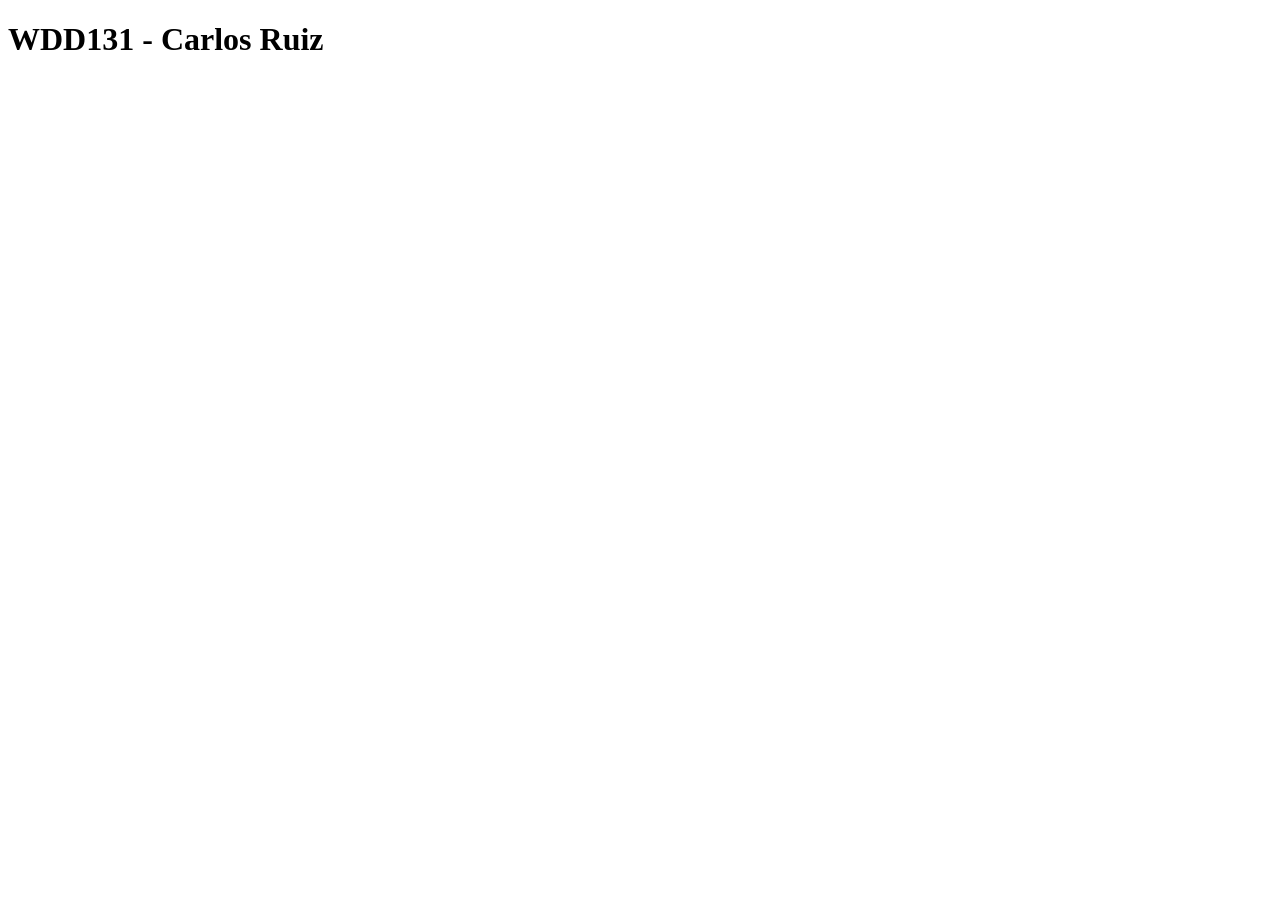
==== index.html @ a5e16ae6 "First commit" ====
<!DOCTYPE html>
<html lang="en">
<head>
    <meta charset="UTF-8">
    <meta name="viewport" content="width=device-width, initial-scale=1.0">
    <title>WDD 131</title>
</head>
<body>
    <H1>WDD131 - Carlos Ruiz</H1>
</body>
</html>
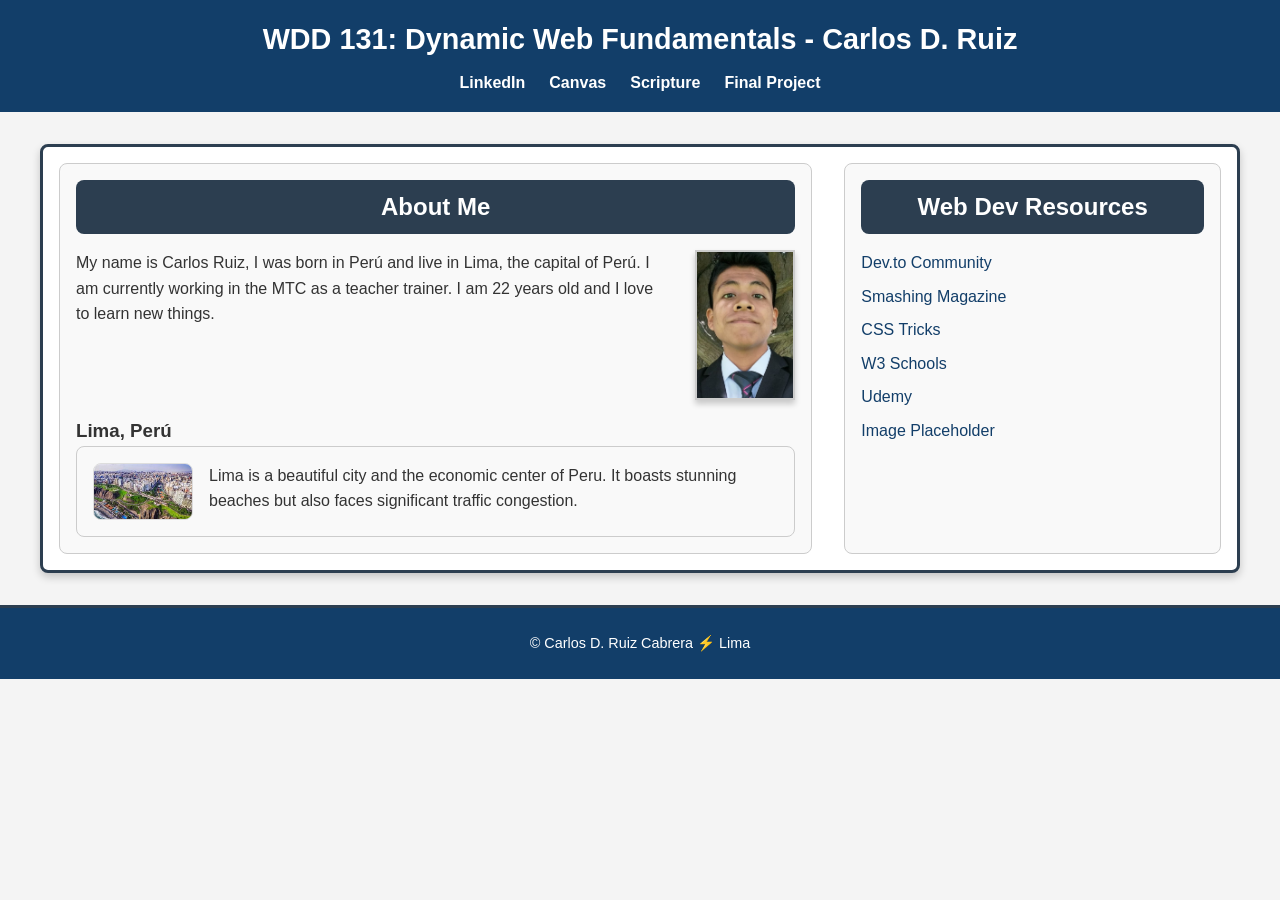
==== commit 0f2ecbf2: "7" ====
--- a/index.html
+++ b/index.html
@@ -3,9 +3,53 @@
 <head>
     <meta charset="UTF-8">
     <meta name="viewport" content="width=device-width, initial-scale=1.0">
-    <title>WDD 131</title>
+    <meta name="author" content="Carlos Ruiz">
+    <meta name="description" content="This page provides a description of myself, giving relevant information about me.">
+    <title>WDD131: Dynamic Web Fundamentals - Carlos D. Ruiz</title>
+    <link rel="stylesheet" href="week01/styles/layout.css">
 </head>
 <body>
-    <H1>WDD131 - Carlos Ruiz</H1>
+   <header>
+       <h1>WDD 131: Dynamic Web Fundamentals - Carlos D. Ruiz</h1>
+       <nav>
+           <ul>
+               <li><a href="https://www.linkedin.com/in/carlos-daniel-ruiz-cabrera-4701822b0/" target="_blank">LinkedIn</a></li>
+               <li><a href="https://byupw.instructure.com/" target="_blank">Canvas</a></li>
+               <li><a href="https://www.churchofjesuschrist.org/study/scriptures/dc-testament/dc/1?lang=eng&id=p23#p23" target="_blank">Scripture</a></li>
+               <li><a href="#" target="_blank">Final Project</a></li>
+           </ul>
+       </nav>
+   </header>
+   <main>
+       <section class="about">
+           <h2>About Me</h2>
+           <div class="about-content">
+               <p>My name is Carlos Ruiz, I was born in Perú and live in Lima, the capital of Perú. I am currently working in the MTC as a teacher trainer. I am 22 years old and I love to learn new things.</p>
+               <img src="week01/styles/images/profile.jpg" alt="Carlos D. Ruiz">
+           </div>
+           <h3>Lima, Perú</h3>
+           <div class="location-content">
+               <img src="week01/styles/images/lima.jpg" alt="Image of Lima">
+               <p>Lima is a beautiful city and the economic center of Peru. It boasts stunning beaches but also faces significant traffic congestion.</p>
+           </div>
+       </section>
+       <section class="resources">
+           <h2>Web Dev Resources</h2>
+           <ul>
+               <li><a href="https://dev.to" target="_blank" rel="noopener">Dev.to Community</a></li>
+               <li><a href="https://www.smashingmagazine.com/" target="_blank" rel="noopener">Smashing Magazine</a></li>
+               <li><a href="https://css-tricks.com" target="_blank" rel="noopener">CSS Tricks</a></li>
+               <li><a href="https://www.w3schools.com" target="_blank" rel="noopener">W3 Schools</a></li>
+               <li><a href="https://www.udemy.com" target="_blank" rel="noopener">Udemy</a></li>
+               <li><a href="https://placeholder.com/" target="_blank" rel="noopener">Image Placeholder</a></li>
+           </ul>
+       </section>
+   </main>
+   <footer>
+       <p>&copy; <span id="currentyear"></span> Carlos D. Ruiz Cabrera ⚡ Lima</p>
+       <p id="lastModified"></p>
+   </footer>
+
+   <script src="styles/script.js"></script>
 </body>
-</html>+</html>
--- a/week01/styles/layout.css
+++ b/week01/styles/layout.css
@@ -0,0 +1,164 @@
+/* Reset */
+* {
+    margin: 0;
+    padding: 0;
+    box-sizing: border-box;
+}
+
+/* Body styling */
+body {
+    font-family: Arial, sans-serif;
+    line-height: 1.6;
+    background-color: #f4f4f4;
+    color: #333;
+}
+
+/* Header */
+header {
+    background-color: #123e69;
+    color: white;
+    padding: 1rem;
+    text-align: center;
+}
+
+header h1 {
+    font-size: 1.8rem;
+    margin-bottom: 0.5rem;
+}
+
+header h1 span {
+    color: yellow;
+}
+
+nav ul {
+    list-style: none;
+    padding: 0;
+    display: flex;
+    justify-content: center;
+    gap: 1.5rem;
+}
+
+nav ul li a {
+    color: white;
+    text-decoration: none;
+    font-weight: bold;
+}
+
+nav ul li a:hover {
+    text-decoration: underline;
+}
+
+/* Main Section */
+main {
+    max-width: 1200px;
+    margin: 2rem auto;
+    padding: 1rem;
+    display: grid;
+    grid-template-columns: 2fr 1fr;
+    gap: 2rem;
+    background-color: white;
+    border-radius: 8px;
+    border: 3px solid #2c3e50;
+    box-shadow: 0 4px 8px rgba(0, 0, 0, 0.2);
+}
+
+/* About Section */
+.about {
+    padding: 1rem;
+    border: 1px solid #ccc;
+    border-radius: 8px;
+    background-color: #f9f9f9;
+}
+
+.about h2 {
+    background-color: #2c3e50;
+    color: white;
+    padding: 0.5rem;
+    border-radius: 8px;
+    text-align: center;
+    margin-bottom: 1rem;
+}
+
+.about-content {
+    display: flex;
+    gap: 1rem;
+    margin-bottom: 1rem;
+}
+
+.about-content img {
+    width: 100px;
+    height: auto;
+    border: 2px solid #ccc;
+    box-shadow: 0 4px 6px rgba(0, 0, 0, 0.2);
+    margin-left: 20px;
+}
+
+.location-content {
+    display: flex;
+    gap: 1rem;
+    padding: 1rem;
+    border: 1px solid #ccc;
+    border-radius: 8px;
+    background-color: #f9f9f9;
+}
+
+.location-content img {
+    width: 100px;
+    height: auto;
+    border: 1px solid #ddd;
+    border-radius: 8px;
+}
+
+/* Resources Section */
+.resources {
+    padding: 1rem;
+    border: 1px solid #ccc;
+    border-radius: 8px;
+    background-color: #f9f9f9;
+}
+
+.resources h2 {
+    background-color: #2c3e50;
+    color: white;
+    padding: 0.5rem;
+    border-radius: 8px;
+    text-align: center;
+    margin-bottom: 1rem;
+}
+
+.resources ul {
+    list-style: none;
+    padding: 0;
+}
+
+.resources ul li {
+    margin-bottom: 0.5rem;
+}
+
+.resources ul li a {
+    text-decoration: none;
+    color: #123e69;
+}
+
+.resources ul li a:hover {
+    text-decoration: underline;
+}
+
+/* Footer */
+footer {
+    background-color: #123e69;
+    color: white;
+    text-align: center;
+    padding: 1rem;
+    margin-top: 2rem;
+    font-size: 0.9rem;
+    border-top: 3px solid #2c3e50;
+}
+
+footer p {
+    margin: 0.5rem 0;
+}
+
+footer span {
+    font-weight: bold;
+}
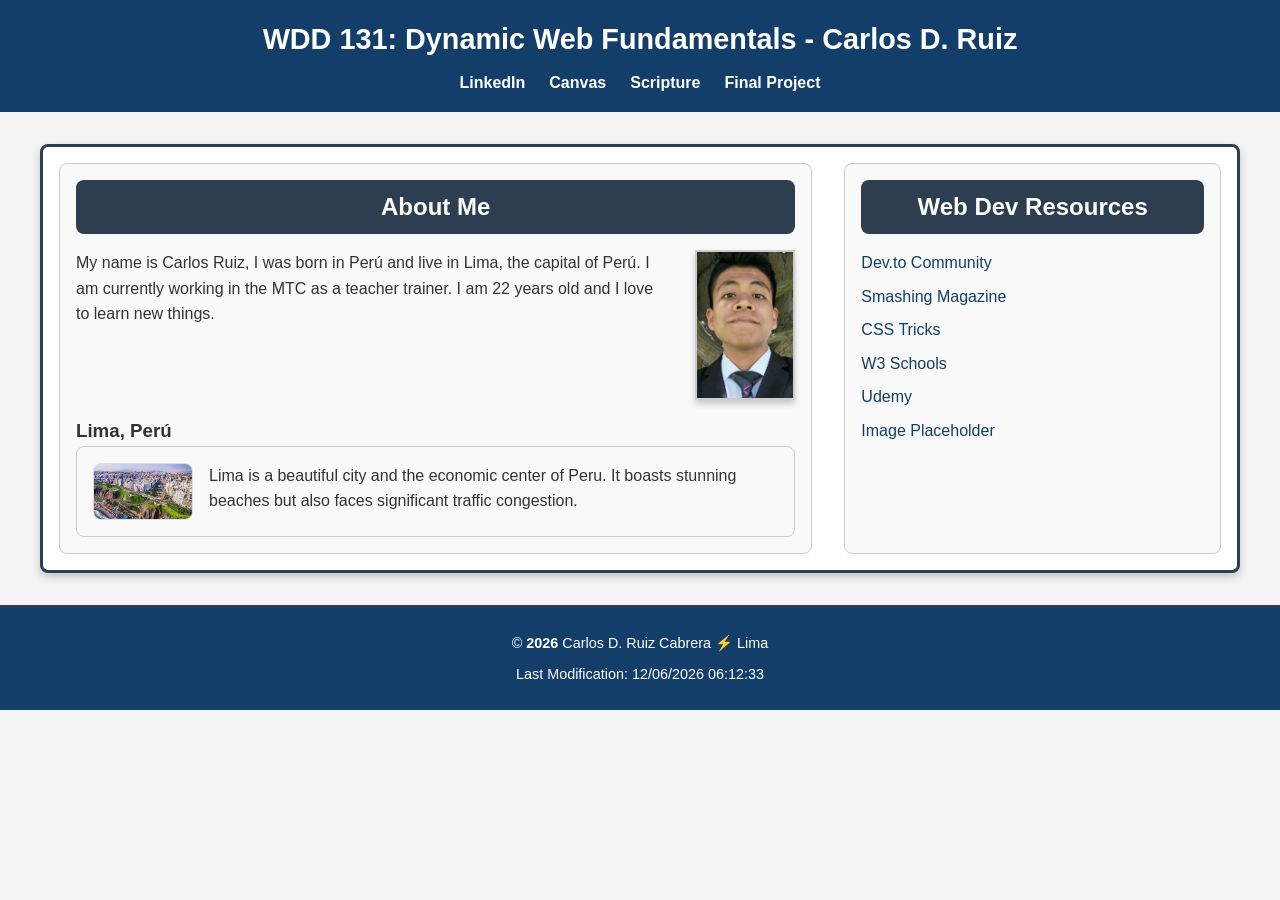
==== commit 81e6cb9b: "8" ====
--- a/index.html
+++ b/index.html
@@ -50,6 +50,6 @@
        <p id="lastModified"></p>
    </footer>
 
-   <script src="styles/script.js"></script>
+   <script src="week01/styles/script.js"></script>
 </body>
 </html>
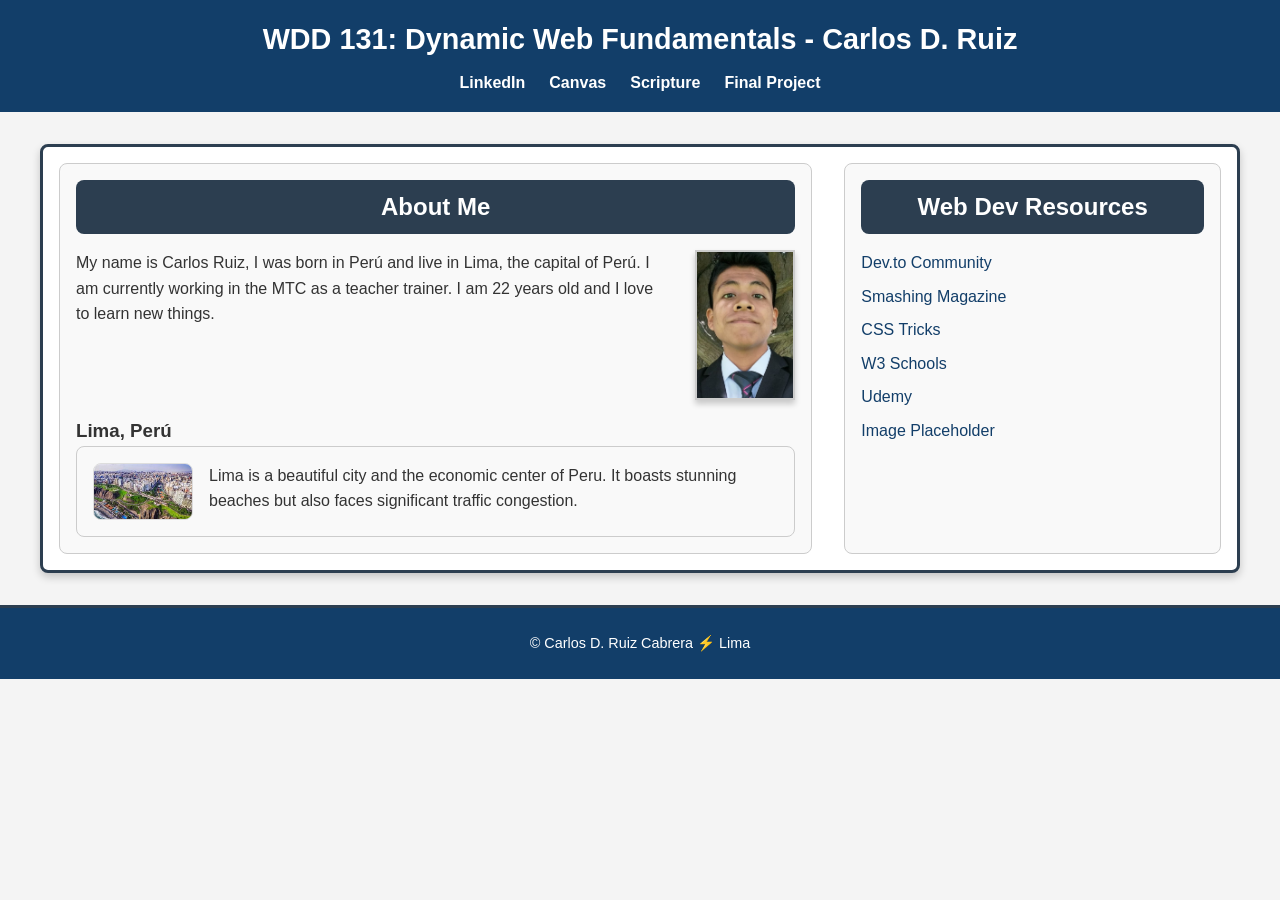
==== commit bf94e19f: "910" ====
--- a/index.html
+++ b/index.html
@@ -50,6 +50,6 @@
        <p id="lastModified"></p>
    </footer>
 
-   <script src="week01/styles/script.js"></script>
+   <script src="week01/styles/"></script>
 </body>
 </html>
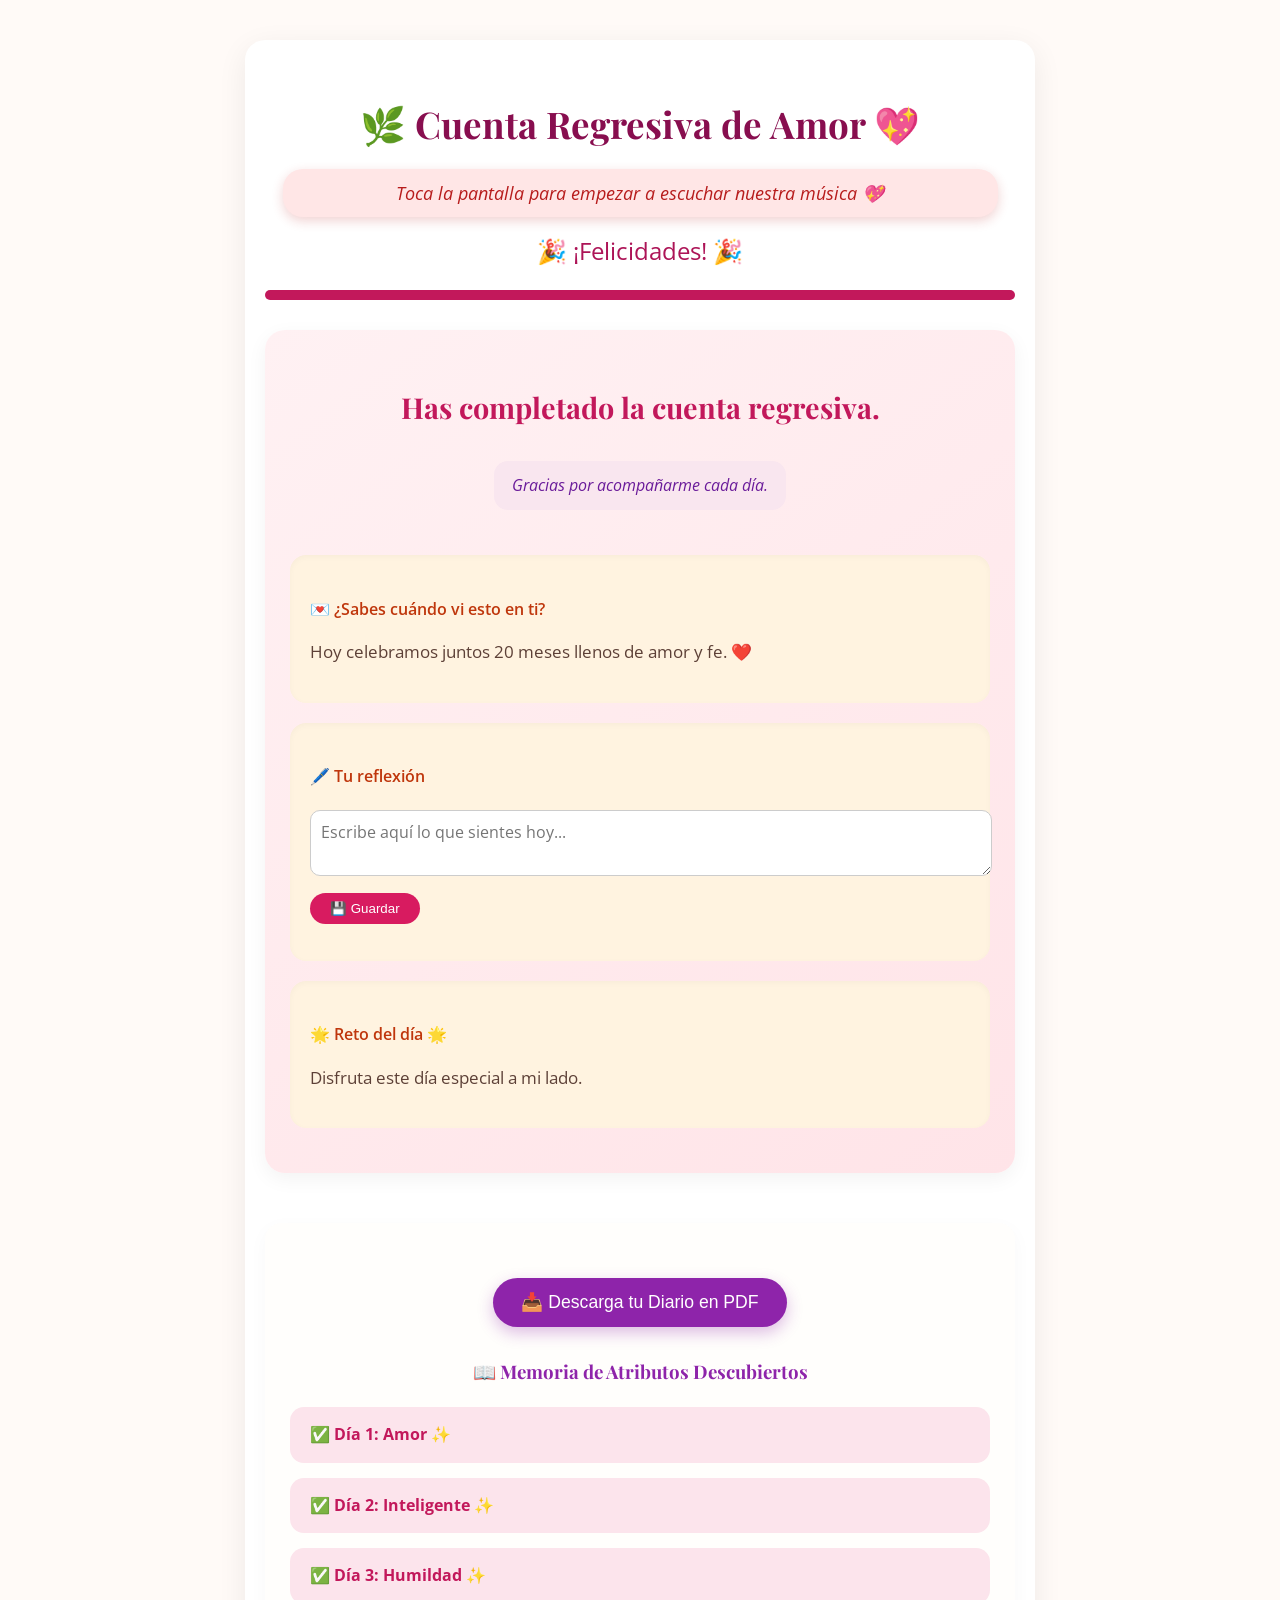
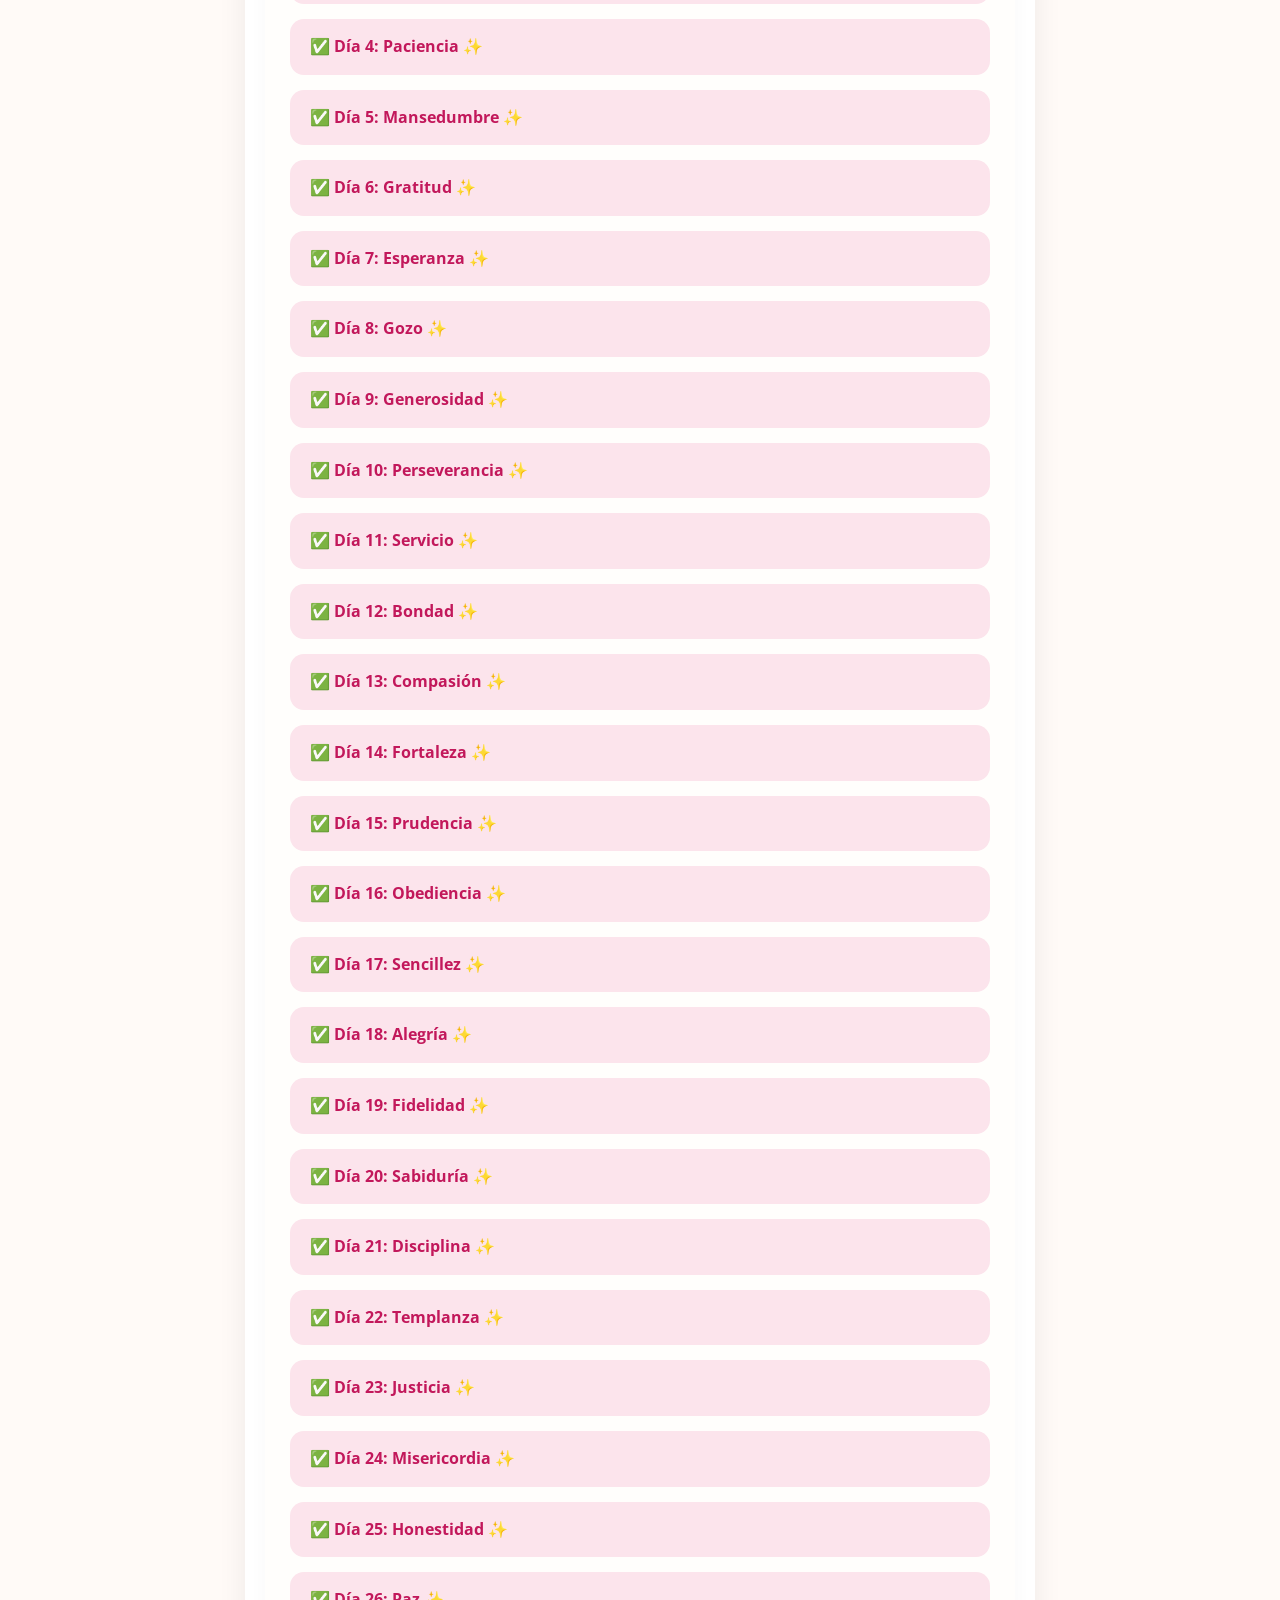
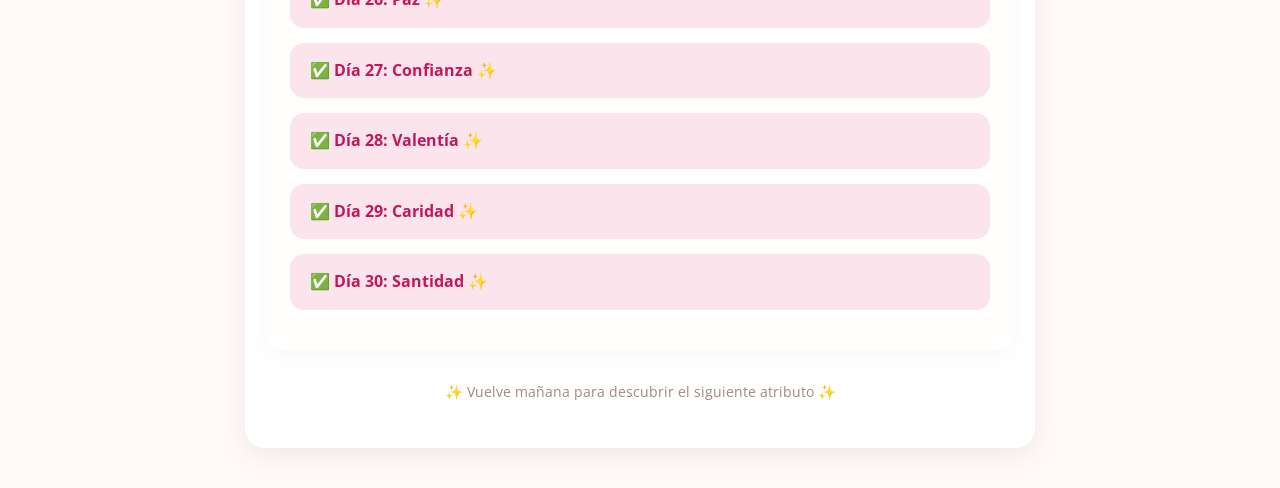
==== commit 92c6f68d: "dasln" ====
--- a/index.html
+++ b/index.html
@@ -1,55 +1,82 @@
 <!DOCTYPE html>
-<html lang="en">
+<html lang="es">
 <head>
-    <meta charset="UTF-8">
-    <meta name="viewport" content="width=device-width, initial-scale=1.0">
-    <meta name="author" content="Carlos Ruiz">
-    <meta name="description" content="This page provides a description of myself, giving relevant information about me.">
-    <title>WDD131: Dynamic Web Fundamentals - Carlos D. Ruiz</title>
-    <link rel="stylesheet" href="week01/styles/layout.css">
+  <meta charset="UTF-8" />
+  <meta name="viewport" content="width=device-width, initial-scale=1.0" />
+  <title>Cuenta Regresiva 19-20 Meses 💖</title>
+  <link rel="stylesheet" href="style.css" />
+  <script src="https://cdnjs.cloudflare.com/ajax/libs/html2canvas/1.4.1/html2canvas.min.js"></script>
+  <script src="https://cdnjs.cloudflare.com/ajax/libs/jspdf/2.5.1/jspdf.umd.min.js"></script>
 </head>
 <body>
-   <header>
-       <h1>WDD 131: Dynamic Web Fundamentals - Carlos D. Ruiz</h1>
-       <nav>
-           <ul>
-               <li><a href="https://www.linkedin.com/in/carlos-daniel-ruiz-cabrera-4701822b0/" target="_blank">LinkedIn</a></li>
-               <li><a href="https://byupw.instructure.com/" target="_blank">Canvas</a></li>
-               <li><a href="https://www.churchofjesuschrist.org/study/scriptures/dc-testament/dc/1?lang=eng&id=p23#p23" target="_blank">Scripture</a></li>
-               <li><a href="#" target="_blank">Final Project</a></li>
-           </ul>
-       </nav>
-   </header>
-   <main>
-       <section class="about">
-           <h2>About Me</h2>
-           <div class="about-content">
-               <p>My name is Carlos Ruiz, I was born in Perú and live in Lima, the capital of Perú. I am currently working in the MTC as a teacher trainer. I am 22 years old and I love to learn new things.</p>
-               <img src="week01/styles/images/profile.jpg" alt="Carlos D. Ruiz">
-           </div>
-           <h3>Lima, Perú</h3>
-           <div class="location-content">
-               <img src="week01/styles/images/lima.jpg" alt="Image of Lima">
-               <p>Lima is a beautiful city and the economic center of Peru. It boasts stunning beaches but also faces significant traffic congestion.</p>
-           </div>
-       </section>
-       <section class="resources">
-           <h2>Web Dev Resources</h2>
-           <ul>
-               <li><a href="https://dev.to" target="_blank" rel="noopener">Dev.to Community</a></li>
-               <li><a href="https://www.smashingmagazine.com/" target="_blank" rel="noopener">Smashing Magazine</a></li>
-               <li><a href="https://css-tricks.com" target="_blank" rel="noopener">CSS Tricks</a></li>
-               <li><a href="https://www.w3schools.com" target="_blank" rel="noopener">W3 Schools</a></li>
-               <li><a href="https://www.udemy.com" target="_blank" rel="noopener">Udemy</a></li>
-               <li><a href="https://placeholder.com/" target="_blank" rel="noopener">Image Placeholder</a></li>
-           </ul>
-       </section>
-   </main>
-   <footer>
-       <p>&copy; <span id="currentyear"></span> Carlos D. Ruiz Cabrera ⚡ Lima</p>
-       <p id="lastModified"></p>
-   </footer>
+  <div class="container">
+    <header>
+  <h1>🌿 Cuenta Regresiva de Amor 💖</h1>
+  
+  <p id="mensaje-audio" style="text-align: center; color: #b71c1c; font-style: italic;">
+    Toca la pantalla para empezar a escuchar nuestra música 💖
+  </p>
+  
+  <h2 id="dia-numero"></h2>
+  
+  <div class="progress-bar">
+    <div id="progress-fill"></div>
+  </div>
+</header>
 
-   <script src="week01/styles/"></script>
+
+    <section class="descubre">
+      <button id="descubrir-btn">✨ Descubre el atributo del día ✨</button>
+    </section>
+
+    <section class="card oculto" id="tarjeta">
+      <h3 class="atributo" id="atributo"></h3>
+      <p class="frase" id="frase"></p>
+
+      <div class="foto-container">
+        <img id="foto" src="" alt="Foto de nosotros">
+      </div>
+
+      <section class="recuerdo">
+        <h4>💌 ¿Sabes cuándo vi esto en ti?</h4>
+        <p class="texto-personal" id="recuerdo"></p>
+      </section>
+
+      <section class="reflexion">
+        <h4>🖊️ Tu reflexión</h4>
+        <textarea id="reflexion-text" placeholder="Escribe aquí lo que sientes hoy..."></textarea>
+        <button id="guardar-reflexion">💾 Guardar</button>
+        <p id="mensaje-guardado"></p>
+      </section>
+
+      <section class="reto">
+        <h4>🌟 Reto del día 🌟</h4>
+        <p id="reto"></p>
+      </section>
+    </section>
+
+    <section class="memoria" id="memoria">
+      <button id="descargar-pdf" class="boton-descarga oculto">📥 Descarga tu Diario en PDF</button>
+      <h3>📖 Memoria de Atributos Descubiertos</h3>
+      <div id="memoria-lista"></div>
+    </section>
+
+    <footer>
+      <p>✨ Vuelve mañana para descubrir el siguiente atributo ✨</p>
+    </footer>
+  </div>
+
+  <!-- Modal de Foto -->
+  <div id="modal" class="modal">
+    <span class="close">&times;</span>
+    <img class="modal-content" id="modal-img">
+  </div>
+
+  <audio id="audio-fondo" loop>
+    <source src="teamo.mp3" type="audio/mpeg">
+    Tu navegador no soporta el audio.
+  </audio>
+
+  <script src="script.js"></script>
 </body>
 </html>
--- a/style.css
+++ b/style.css
@@ -0,0 +1,335 @@
+@import url('https://fonts.googleapis.com/css2?family=Playfair+Display:wght@400;700&family=Open+Sans:wght@400;600&display=swap');
+
+body {
+  margin: 0;
+  padding: 0;
+  font-family: 'Open Sans', sans-serif;
+  background: #fffaf7;
+  color: #4a4a4a;
+  line-height: 1.6;
+}
+
+.container {
+  max-width: 750px;
+  margin: 40px auto;
+  background: #ffffff;
+  border-radius: 20px;
+  padding: 30px 20px;
+  box-shadow: 0 8px 30px rgba(0,0,0,0.07);
+}
+
+header h1 {
+  text-align: center;
+  font-family: 'Playfair Display', serif;
+  font-size: 2.3em;
+  color: #880e4f;
+  margin-bottom: 8px;
+}
+
+header h2 {
+  text-align: center;
+  color: #ad1457;
+  font-weight: 400;
+  margin-top: 0;
+}
+
+.progress-bar {
+  width: 100%;
+  height: 10px;
+  background-color: #f8bbd0;
+  border-radius: 5px;
+  margin: 15px 0;
+  overflow: hidden;
+}
+
+#progress-fill {
+  height: 100%;
+  width: 0%;
+  background-color: #c2185b;
+  transition: width 0.8s ease;
+}
+
+.descubre {
+  text-align: center;
+  margin: 30px 0;
+}
+
+#descubrir-btn {
+  padding: 14px 32px;
+  background-color: #d81b60;
+  color: white;
+  font-size: 1.1em;
+  border: none;
+  border-radius: 30px;
+  cursor: pointer;
+  transition: background-color 0.3s, transform 0.2s;
+  box-shadow: 0 6px 16px rgba(216, 27, 96, 0.3);
+}
+
+#descubrir-btn:hover {
+  background-color: #c2185b;
+  transform: scale(1.03);
+}
+
+.card {
+  background: linear-gradient(145deg, #fff1f3 0%, #ffe4e8 100%);
+  border-radius: 20px;
+  padding: 25px;
+  margin-top: 20px;
+  box-shadow: 0 6px 20px rgba(0,0,0,0.05);
+  text-align: center;
+  animation: fadeIn 0.5s ease;
+}
+
+.oculto {
+  display: none;
+}
+
+.atributo {
+  font-family: 'Playfair Display', serif;
+  font-size: 1.8em;
+  color: #c2185b;
+  margin-bottom: 15px;
+}
+
+.frase {
+  font-style: italic;
+  color: #6a1b9a;
+  margin-bottom: 20px;
+  background-color: #f9e6ef;
+  padding: 12px 18px;
+  border-radius: 14px;
+  display: inline-block;
+}
+
+.foto-container {
+  margin: 25px 0;
+  cursor: pointer;
+}
+
+.foto-container img {
+  width: 100%;
+  max-width: 320px;
+  border-radius: 16px;
+  box-shadow: 0 6px 18px rgba(0,0,0,0.15);
+  border: 4px solid #fce4ec;
+  transition: transform 0.3s;
+}
+
+.foto-container img:hover {
+  transform: scale(1.02);
+}
+
+.recuerdo, .reto, .reflexion {
+  background-color: #fff3e0;
+  border-radius: 16px;
+  padding: 20px;
+  margin: 20px 0;
+  text-align: left;
+  box-shadow: inset 0 2px 6px rgba(0,0,0,0.03);
+}
+
+.recuerdo h4, .reto h4, .reflexion h4 {
+  color: #bf360c;
+  margin-bottom: 10px;
+  font-weight: 600;
+}
+
+.texto-personal, .reto p, .reflexion p {
+  font-size: 1.05em;
+  color: #5d4037;
+}
+
+.reflexion textarea {
+  width: 100%;
+  padding: 10px;
+  border-radius: 10px;
+  border: 1px solid #ccc;
+  margin-top: 10px;
+  font-family: inherit;
+  font-size: 1em;
+  resize: vertical;
+}
+
+.reflexion button {
+  margin-top: 10px;
+  padding: 8px 20px;
+  background-color: #d81b60;
+  color: white;
+  border: none;
+  border-radius: 20px;
+  cursor: pointer;
+  transition: background-color 0.3s;
+}
+
+.reflexion button:hover {
+  background-color: #c2185b;
+}
+
+footer {
+  text-align: center;
+  margin-top: 30px;
+  color: #a1887f;
+  font-size: 0.9em;
+}
+
+/* Memoria */
+.memoria {
+  margin-top: 50px;
+  background-color: #fffefc;
+  padding: 25px;
+  border-radius: 16px;
+  box-shadow: 0 6px 20px rgba(0,0,0,0.03);
+}
+
+.memoria h3 {
+  text-align: center;
+  font-family: 'Playfair Display', serif;
+  color: #8e24aa;
+  margin-bottom: 20px;
+}
+
+.memoria-item {
+  background-color: #fce4ec;
+  border-radius: 14px;
+  padding: 15px 20px;
+  margin-bottom: 15px;
+  cursor: pointer;
+  transition: background-color 0.3s;
+}
+
+.memoria-item:hover {
+  background-color: #f8bbd0;
+}
+
+.memoria-titulo {
+  font-weight: bold;
+  color: #c2185b;
+  margin: 0;
+}
+
+.memoria-detalle {
+  display: none;
+  margin-top: 12px;
+  background-color: #fff;
+  border-radius: 12px;
+  padding: 15px;
+  box-shadow: inset 0 2px 6px rgba(0,0,0,0.03);
+  text-align: left;
+}
+
+.memoria-detalle p {
+  margin: 8px 0;
+  color: #5d4037;
+}
+
+.memoria-detalle img {
+  width: 100%;
+  max-width: 250px;
+  border-radius: 12px;
+  margin-top: 10px;
+  box-shadow: 0 4px 12px rgba(0,0,0,0.1);
+}
+
+/* Modal */
+.modal {
+  display: none;
+  position: fixed;
+  z-index: 999;
+  padding-top: 60px;
+  left: 0; top: 0;
+  width: 100%; height: 100%;
+  background-color: rgba(0,0,0,0.8);
+  overflow: auto;
+  animation: fadeIn 0.5s;
+}
+
+.modal-content {
+  display: block;
+  margin: auto;
+  max-width: 90%;
+  max-height: 80%;
+  border-radius: 12px;
+  box-shadow: 0 8px 30px rgba(0,0,0,0.5);
+}
+
+.close {
+  position: absolute;
+  top: 30px;
+  right: 50px;
+  color: #fff;
+  font-size: 40px;
+  cursor: pointer;
+}
+
+.close:hover {
+  color: #f8bbd0;
+}
+
+@keyframes fadeIn {
+  from { opacity: 0; }
+  to { opacity: 1; }
+}
+.boton-descarga {
+  display: block;
+  margin: 30px auto;
+  padding: 14px 28px;
+  background-color: #8e24aa;
+  color: white;
+  font-size: 1.1em;
+  border: none;
+  border-radius: 30px;
+  cursor: pointer;
+  transition: background-color 0.3s;
+  box-shadow: 0 6px 16px rgba(142, 36, 170, 0.3);
+}
+
+.boton-descarga:hover {
+  background-color: #6a1b9a;
+}
+
+.oculto {
+  display: none;
+}
+#toggle-music {
+  margin: 20px auto;
+  display: block;
+  padding: 10px 20px;
+  background-color: #d81b60;
+  color: white;
+  border: none;
+  border-radius: 20px;
+  cursor: pointer;
+  transition: background-color 0.3s;
+}
+
+#toggle-music:hover {
+  background-color: #c2185b;
+}
+.music-btn {
+  display: block;
+  margin: 20px auto;
+  padding: 12px 28px;
+  background-color: #d81b60;
+  color: white;
+  font-size: 1.1em;
+  border: none;
+  border-radius: 30px;
+  cursor: pointer;
+  transition: background-color 0.3s, transform 0.2s;
+  box-shadow: 0 6px 16px rgba(216, 27, 96, 0.3);
+}
+
+#mensaje-audio {
+  text-align: center;
+  color: #b71c1c;
+  font-style: italic;
+  font-size: 1.1em;
+  margin: 15px auto;
+  max-width: 90%;
+  padding: 10px 20px;
+  background-color: #ffe6e6;
+  border-radius: 20px;
+  box-shadow: 0 4px 12px rgba(183, 28, 28, 0.2);
+  transition: opacity 0.5s ease;
+}
